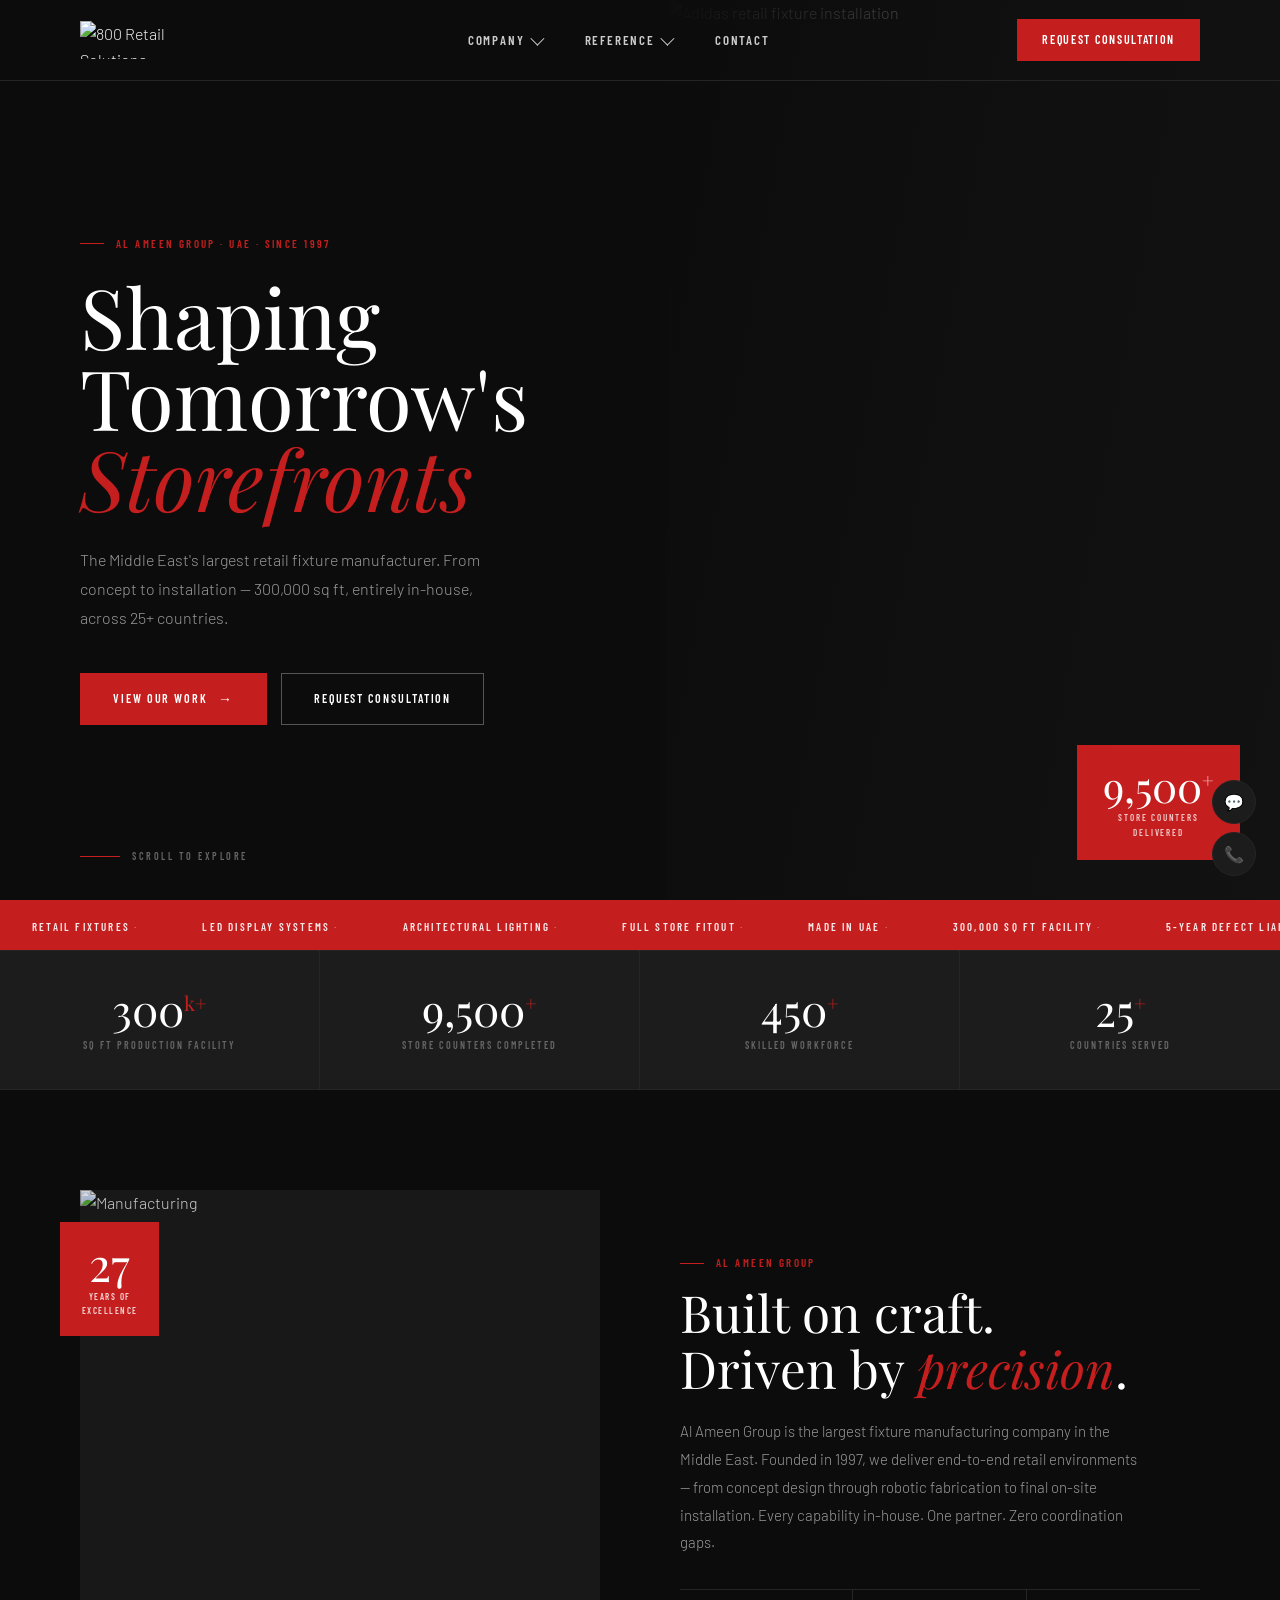
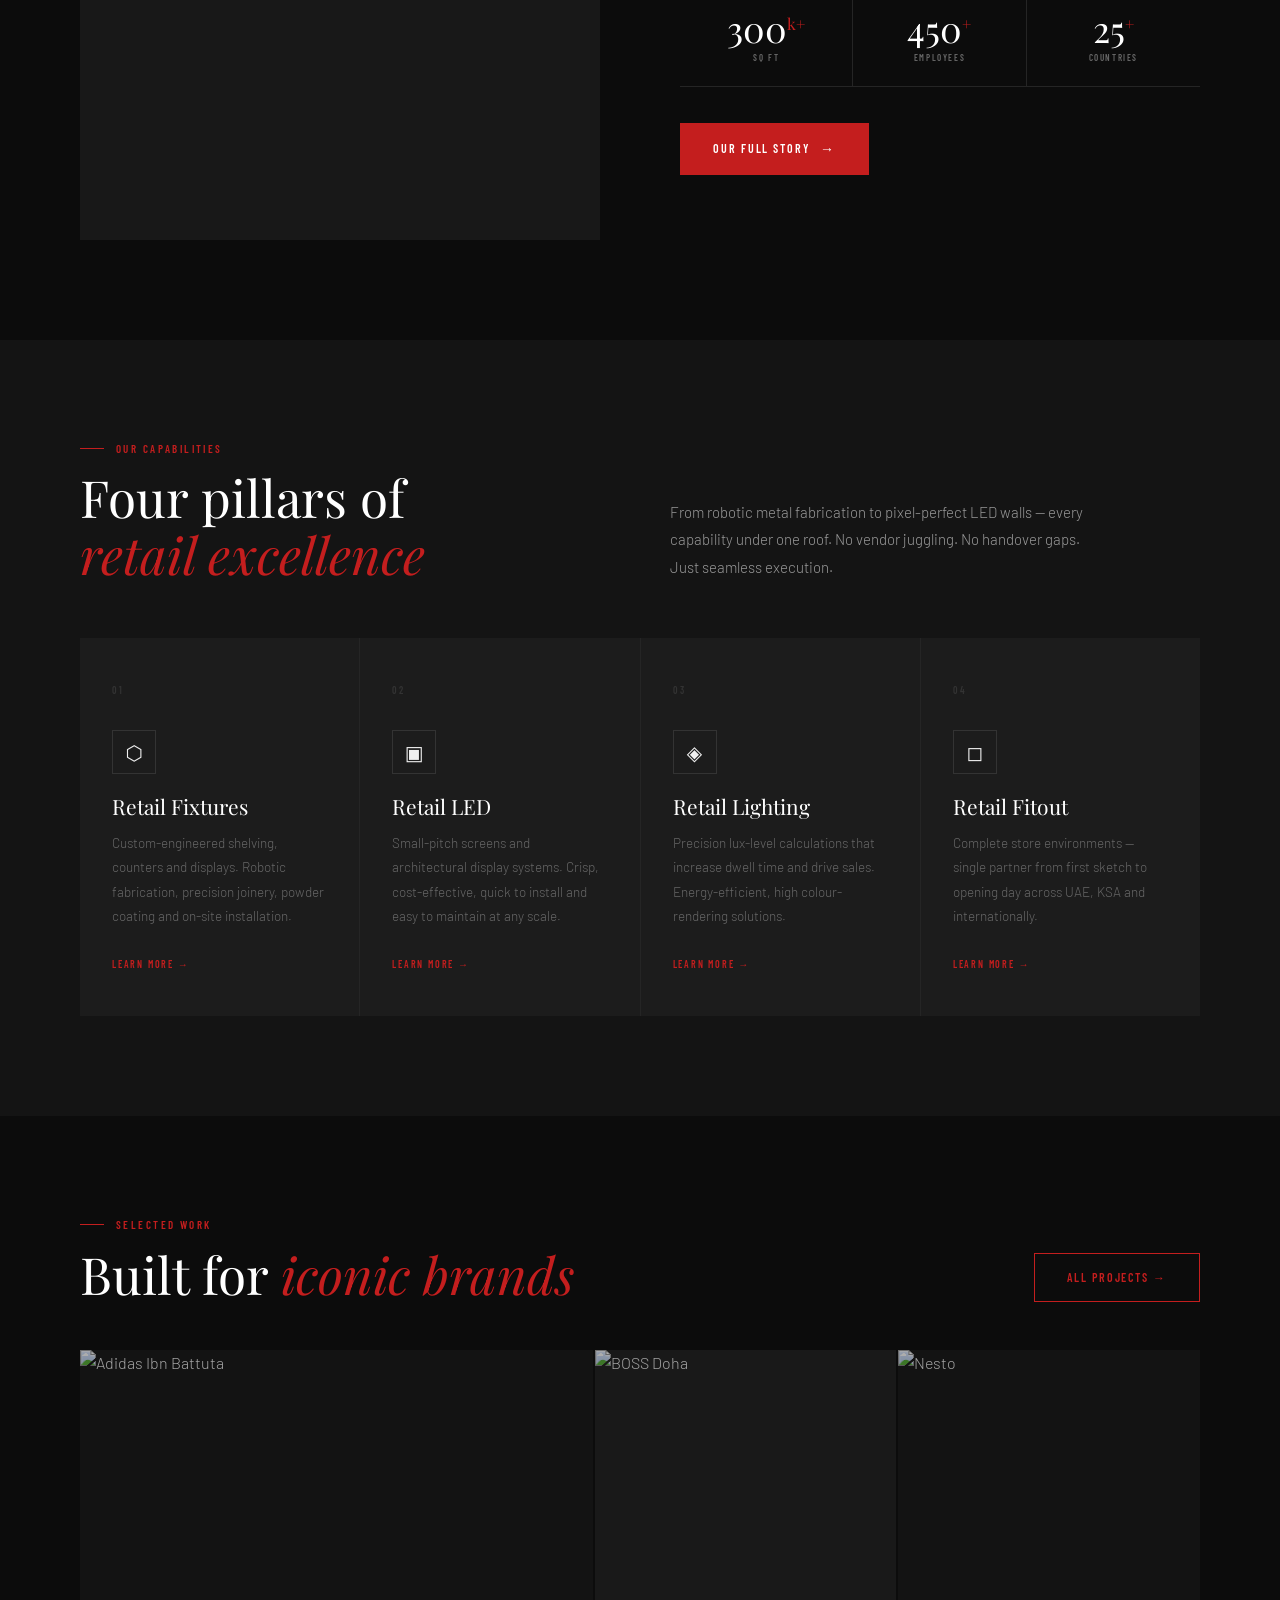
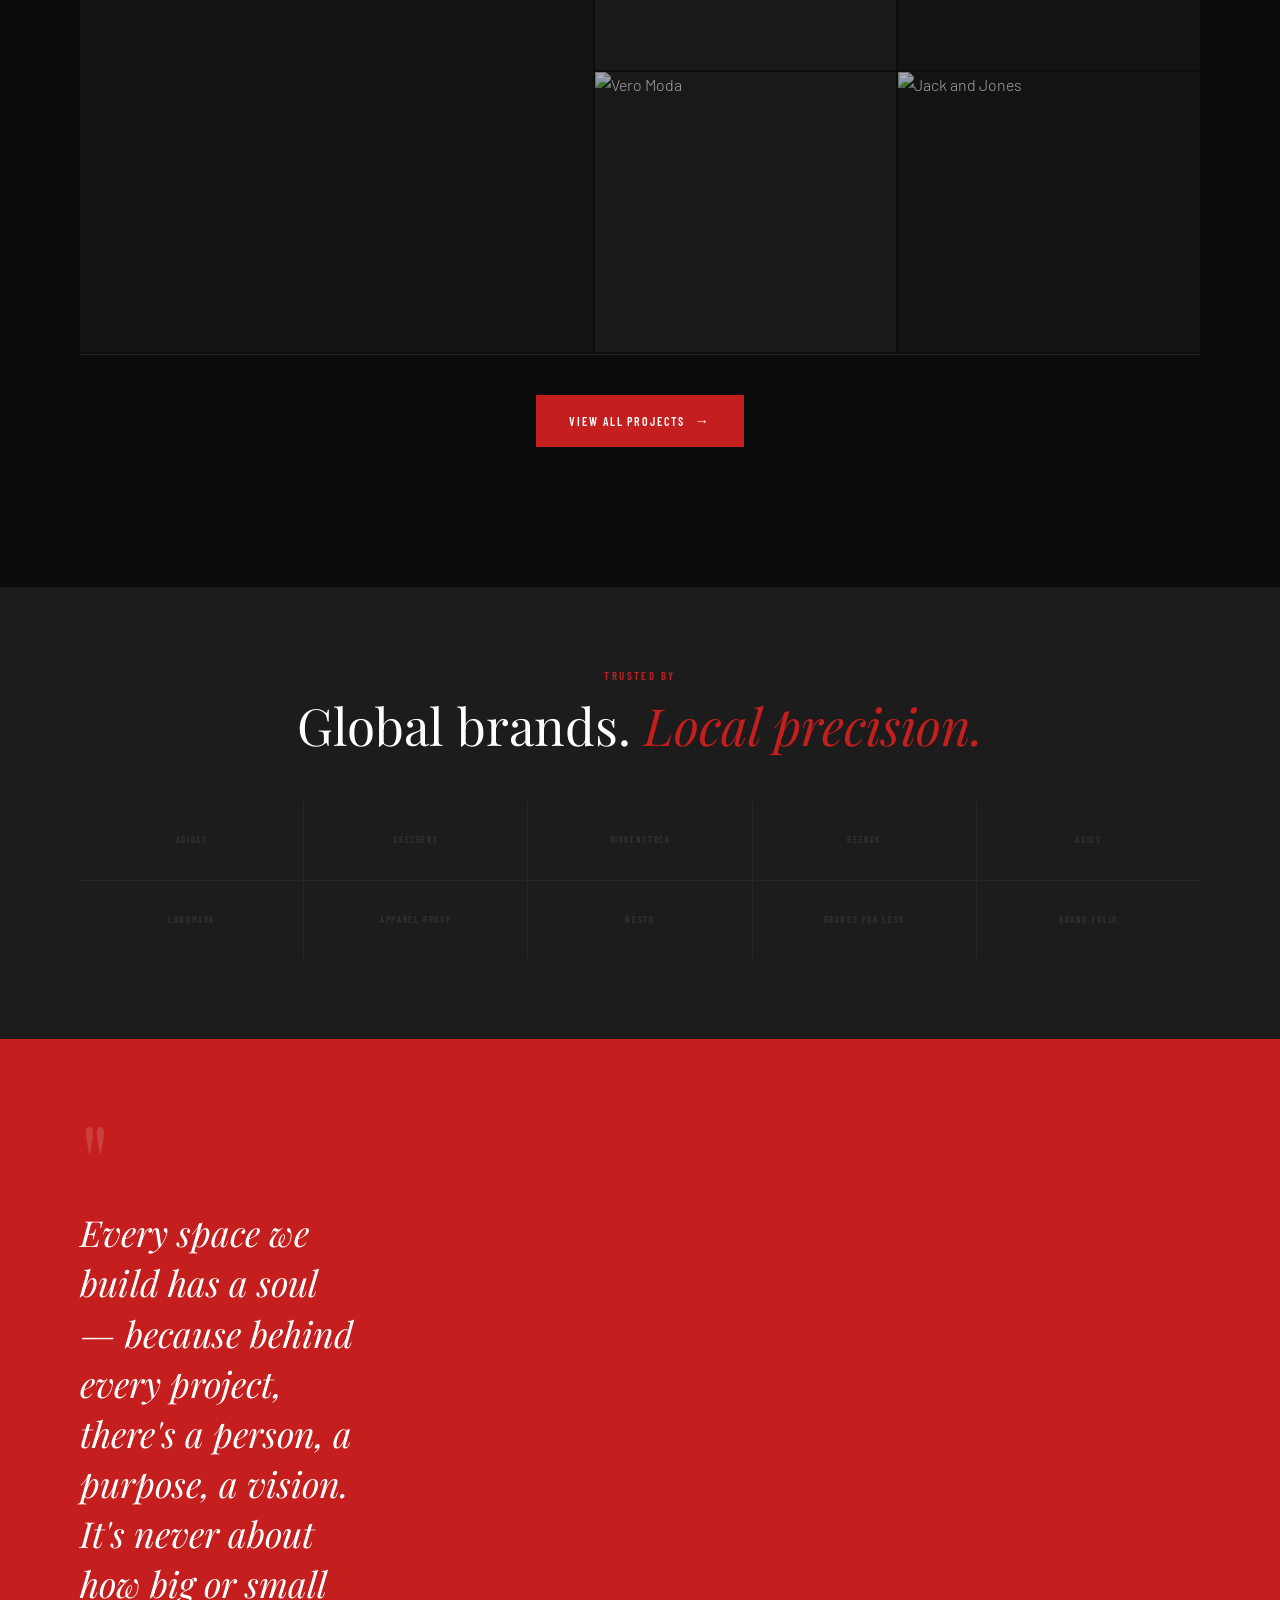
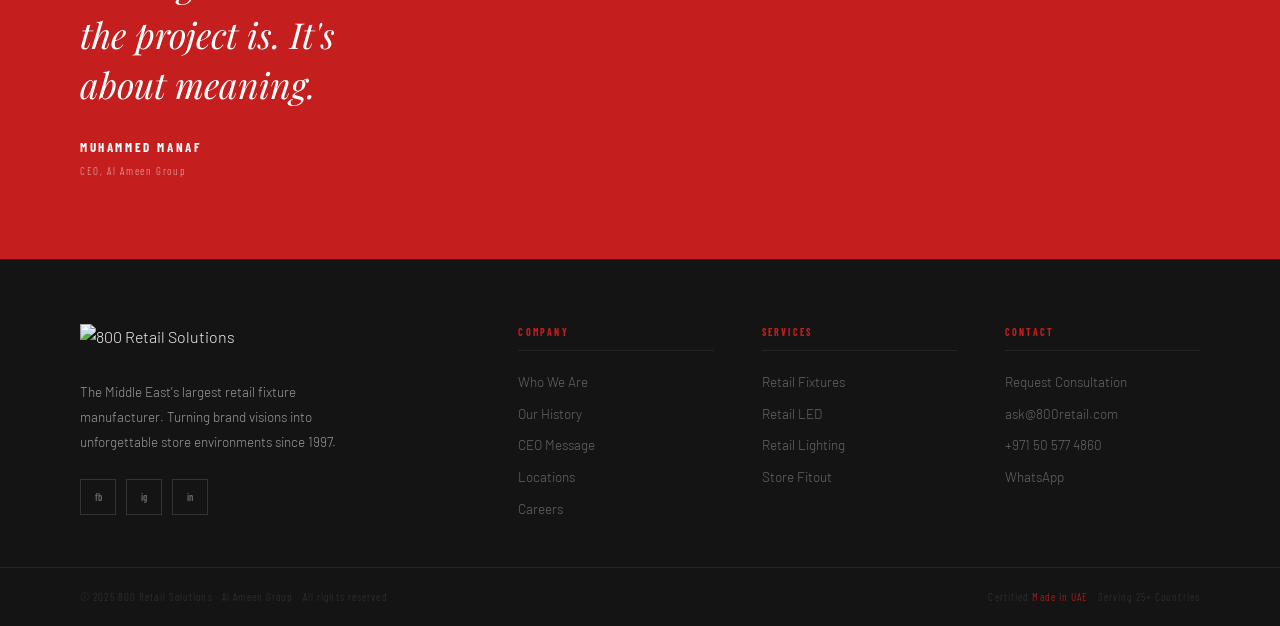
==== index.html @ e4c13437 "Initial commit" ====
<!DOCTYPE html>
<html lang="en">
<head>
<meta charset="UTF-8">
<meta name="viewport" content="width=device-width, initial-scale=1.0">
<title>800 Retail Solutions — Shaping Tomorrow's Storefronts</title>
<meta name="description" content="The Middle East's largest retail fixture manufacturer. Custom fixtures, LED systems, lighting and full store fitout across UAE, KSA and 25+ countries.">
<link rel="stylesheet" href="css/main.css">
<style>
/* ── Hero ── */
.hero {
  position: relative;
  min-height: 100vh;
  display: grid;
  grid-template-columns: 52% 48%;
  overflow: hidden;
}
.hero-left {
  display: flex;
  flex-direction: column;
  justify-content: center;
  padding: calc(var(--nav-h) + 60px) var(--pad) 80px;
  position: relative;
  z-index: 2;
}
.hero-eyebrow {
  font-family: var(--cond);
  font-size: 11px;
  font-weight: 600;
  letter-spacing: 0.22em;
  text-transform: uppercase;
  color: var(--red);
  display: flex;
  align-items: center;
  gap: 12px;
  margin-bottom: 24px;
  opacity: 0;
  animation: fadeUp 0.7s var(--ease) 0.3s forwards;
}
.hero-eyebrow::before { content: ''; width: 24px; height: 1px; background: var(--red); }
.hero-title {
  font-family: var(--serif);
  font-size: clamp(52px, 6.5vw, 96px);
  font-weight: 400;
  line-height: 0.97;
  color: var(--white);
  margin-bottom: 28px;
  opacity: 0;
  animation: fadeUp 0.8s var(--ease) 0.5s forwards;
}
.hero-title em { font-style: italic; color: var(--red); display: block; }
.hero-body {
  font-size: 16px;
  line-height: 1.8;
  color: var(--gray-lt);
  max-width: 420px;
  margin-bottom: 40px;
  opacity: 0;
  animation: fadeUp 0.8s var(--ease) 0.7s forwards;
}
.hero-actions {
  display: flex;
  gap: 14px;
  flex-wrap: wrap;
  opacity: 0;
  animation: fadeUp 0.8s var(--ease) 0.9s forwards;
}
.hero-right {
  position: relative;
  overflow: hidden;
}
.hero-right::before {
  content: '';
  position: absolute;
  inset: 0;
  background: linear-gradient(100deg, var(--black) 0%, rgba(12,12,12,0.4) 50%, transparent 100%);
  z-index: 1;
}
.hero-img {
  width: 100%;
  height: 100%;
  object-fit: cover;
  object-position: center;
  opacity: 0;
  animation: heroReveal 1.2s var(--ease) 0.2s forwards;
  filter: brightness(0.65);
}
.hero-tag {
  position: absolute;
  bottom: 40px;
  right: 40px;
  z-index: 2;
  background: var(--red);
  padding: 20px 26px;
  text-align: center;
  opacity: 0;
  animation: fadeUp 0.8s var(--ease) 1.2s forwards;
}
.hero-tag-num {
  font-family: var(--serif);
  font-size: 42px;
  font-weight: 400;
  color: var(--white);
  line-height: 1;
}
.hero-tag-lbl {
  font-family: var(--cond);
  font-size: 9px;
  font-weight: 600;
  letter-spacing: 0.2em;
  text-transform: uppercase;
  color: rgba(255,255,255,0.75);
  margin-top: 4px;
}
.hero-scroll {
  position: absolute;
  bottom: 36px;
  left: var(--pad);
  display: flex;
  align-items: center;
  gap: 12px;
  z-index: 3;
  opacity: 0;
  animation: fadeUp 0.8s var(--ease) 1.4s forwards;
}
.hero-scroll-line {
  width: 40px;
  height: 1px;
  background: var(--red);
  animation: lineSlide 2s var(--ease) 1.6s infinite alternate;
}
.hero-scroll-txt {
  font-family: var(--cond);
  font-size: 10px;
  font-weight: 600;
  letter-spacing: 0.25em;
  text-transform: uppercase;
  color: var(--gray);
}

/* ── About ── */
.about-section {
  display: grid;
  grid-template-columns: 1fr 1fr;
  max-width: var(--max);
  margin: 0 auto;
  padding: 100px var(--pad);
  gap: 80px;
  align-items: center;
}
.about-vis { position: relative; }
.about-main-img {
  width: 100%;
  aspect-ratio: 4/5;
  object-fit: cover;
  filter: brightness(0.85);
}
.about-accent-img {
  position: absolute;
  bottom: -32px;
  right: -32px;
  width: 48%;
  aspect-ratio: 1;
  object-fit: cover;
  border: 4px solid var(--black);
  filter: brightness(0.85);
}
.about-badge {
  position: absolute;
  top: 32px;
  left: -20px;
  background: var(--red);
  padding: 18px 22px;
  text-align: center;
}
.badge-n {
  font-family: var(--serif);
  font-size: 46px;
  font-weight: 400;
  color: var(--white);
  line-height: 1;
  display: block;
}
.badge-l {
  font-family: var(--cond);
  font-size: 9px;
  font-weight: 600;
  letter-spacing: 0.16em;
  text-transform: uppercase;
  color: rgba(255,255,255,0.8);
  margin-top: 4px;
  display: block;
}
.about-txt .h2 { margin-bottom: 22px; }
.about-txt .body { margin-bottom: 32px; max-width: 460px; }
.about-kpis {
  display: grid;
  grid-template-columns: repeat(3,1fr);
  gap: 0;
  border-top: 1px solid var(--dark3);
  border-bottom: 1px solid var(--dark3);
  margin-bottom: 36px;
}
.kpi {
  padding: 20px 0;
  border-right: 1px solid var(--dark3);
  text-align: center;
}
.kpi:last-child { border-right: none; }
.kpi-n {
  font-family: var(--serif);
  font-size: 36px;
  font-weight: 400;
  color: var(--white);
  line-height: 1;
}
.kpi-n sup { font-size: 16px; color: var(--red); }
.kpi-l {
  font-family: var(--cond);
  font-size: 9px;
  font-weight: 600;
  letter-spacing: 0.18em;
  text-transform: uppercase;
  color: var(--gray);
  margin-top: 5px;
}

/* ── Services ── */
.services-section { background: var(--dark); padding: 100px 0; }
.services-inner { max-width: var(--max); margin: 0 auto; padding: 0 var(--pad); }
.services-hd {
  display: grid;
  grid-template-columns: 1fr 1fr;
  gap: 60px;
  align-items: end;
  margin-bottom: 56px;
}
.services-hd .body { padding-top: 40px; max-width: 420px; }
.svc-grid { display: grid; grid-template-columns: repeat(4,1fr); gap: 1px; background: var(--dark3); }
.svc-card {
  background: var(--dark2);
  padding: 44px 32px;
  position: relative;
  overflow: hidden;
  transition: background 0.3s;
}
.svc-card::after {
  content: '';
  position: absolute;
  bottom: 0; left: 0;
  width: 100%; height: 3px;
  background: var(--red);
  transform: scaleX(0);
  transform-origin: left;
  transition: transform 0.4s var(--ease);
}
.svc-card:hover { background: var(--dark3); }
.svc-card:hover::after { transform: scaleX(1); }
.svc-num {
  font-family: var(--cond);
  font-size: 10px;
  font-weight: 600;
  letter-spacing: 0.2em;
  color: var(--dark4);
  margin-bottom: 32px;
}
.svc-icon {
  width: 44px; height: 44px;
  border: 1px solid var(--dark4);
  display: flex; align-items: center; justify-content: center;
  font-size: 20px;
  margin-bottom: 20px;
  transition: border-color 0.3s, background 0.3s;
}
.svc-card:hover .svc-icon { border-color: var(--red); background: rgba(196,30,30,0.1); }
.svc-title {
  font-family: var(--serif);
  font-size: 21px;
  font-weight: 400;
  color: var(--white);
  margin-bottom: 12px;
  line-height: 1.2;
}
.svc-desc { font-size: 13.5px; line-height: 1.8; color: var(--gray); margin-bottom: 28px; }
.svc-link {
  font-family: var(--cond);
  font-size: 10px;
  font-weight: 600;
  letter-spacing: 0.18em;
  text-transform: uppercase;
  color: var(--red);
  display: flex;
  align-items: center;
  gap: 8px;
  transition: gap 0.2s;
  background: none;
  border: none;
  padding: 0;
  text-decoration: none;
}
.svc-card:hover .svc-link { gap: 14px; }

/* ── Projects ── */
.projects-section { padding: 100px 0; }
.projects-inner { max-width: var(--max); margin: 0 auto; padding: 0 var(--pad); }
.projects-hd {
  display: flex;
  justify-content: space-between;
  align-items: flex-end;
  margin-bottom: 48px;
}
.proj-grid {
  display: grid;
  grid-template-columns: 1.7fr 1fr 1fr;
  grid-template-rows: 320px 280px;
  gap: 2px;
}
.proj-cell { position: relative; overflow: hidden; }
.proj-cell:first-child { grid-row: span 2; }
.proj-img {
  width: 100%; height: 100%;
  object-fit: cover;
  transition: transform 0.6s var(--ease), filter 0.4s;
  filter: brightness(0.68);
}
.proj-cell:hover .proj-img { transform: scale(1.05); filter: brightness(0.82); }
.proj-overlay {
  position: absolute; inset: 0;
  background: linear-gradient(to top, rgba(12,12,12,0.92) 0%, transparent 55%);
  opacity: 0;
  transition: opacity 0.35s;
}
.proj-cell:hover .proj-overlay { opacity: 1; }
.proj-info {
  position: absolute;
  bottom: 0; left: 0; right: 0;
  padding: 24px;
  opacity: 0;
  transform: translateY(8px);
  transition: opacity 0.35s, transform 0.35s;
}
.proj-cell:hover .proj-info { opacity: 1; transform: none; }
.proj-client {
  font-family: var(--cond);
  font-size: 10px;
  font-weight: 600;
  letter-spacing: 0.2em;
  text-transform: uppercase;
  color: var(--red);
  margin-bottom: 4px;
}
.proj-name {
  font-family: var(--serif);
  font-size: 18px;
  font-weight: 400;
  color: var(--white);
}
.proj-loc {
  font-family: var(--cond);
  font-size: 10px;
  letter-spacing: 0.12em;
  color: var(--silver);
  margin-top: 3px;
}
.proj-cta {
  border-top: 1px solid var(--dark3);
  margin-top: 2px;
  padding: 40px 0;
  text-align: center;
}

/* ── Clients ── */
.clients-section { background: var(--dark2); padding: 80px 0; }
.clients-inner { max-width: var(--max); margin: 0 auto; padding: 0 var(--pad); }
.clients-hd { text-align: center; margin-bottom: 48px; }
.clients-hd .s-label { justify-content: center; }
.clients-hd .s-label::before { display: none; }
.clients-hd .h2 { margin-top: 10px; }
.client-grid {
  display: grid;
  grid-template-columns: repeat(5,1fr);
  gap: 1px;
  background: var(--dark3);
}
.client-cell {
  background: var(--dark2);
  padding: 32px 20px;
  display: flex;
  flex-direction: column;
  align-items: center;
  justify-content: center;
  gap: 10px;
  transition: background 0.25s;
}
.client-cell:hover { background: var(--dark3); }
.client-cell img {
  max-height: 32px;
  max-width: 110px;
  object-fit: contain;
  filter: grayscale(100%) brightness(1.6);
  transition: filter 0.3s;
}
.client-cell:hover img { filter: grayscale(0%) brightness(1); }
.client-name {
  font-family: var(--cond);
  font-size: 9px;
  font-weight: 600;
  letter-spacing: 0.18em;
  text-transform: uppercase;
  color: var(--dark4);
  text-align: center;
}

/* ── CEO ── */
.ceo-section {
  background: var(--red);
  padding: 80px var(--pad);
  display: grid;
  grid-template-columns: 280px 1fr;
  gap: 72px;
  align-items: center;
  max-width: 100%;
}
.ceo-img {
  width: 280px;
  aspect-ratio: 3/4;
  object-fit: cover;
  object-position: top;
  filter: grayscale(20%);
}
.ceo-mark {
  font-family: var(--serif);
  font-size: 100px;
  color: rgba(255,255,255,0.15);
  line-height: 0.8;
  margin-bottom: 8px;
}
.ceo-quote {
  font-family: var(--serif);
  font-size: clamp(22px, 2.8vw, 36px);
  font-weight: 400;
  font-style: italic;
  color: var(--white);
  line-height: 1.4;
  margin-bottom: 28px;
}
.ceo-name {
  font-family: var(--cond);
  font-size: 13px;
  font-weight: 700;
  letter-spacing: 0.2em;
  text-transform: uppercase;
  color: var(--white);
}
.ceo-title {
  font-family: var(--cond);
  font-size: 11px;
  letter-spacing: 0.15em;
  color: rgba(255,255,255,0.6);
  margin-top: 4px;
}

/* responsive */
@media (max-width: 1100px) {
  .hero { grid-template-columns: 1fr; }
  .hero-right { display: none; }
  .hero-left { min-height: 100vh; }
  .about-section { grid-template-columns: 1fr; gap: 48px; padding: 72px var(--pad); }
  .about-accent-img { display: none; }
  .about-badge { left: 0; }
  .services-hd { grid-template-columns: 1fr; gap: 16px; }
  .svc-grid { grid-template-columns: repeat(2,1fr); }
  .proj-grid { grid-template-columns: 1fr 1fr; grid-template-rows: auto; }
  .proj-cell:first-child { grid-row: auto; }
  .client-grid { grid-template-columns: repeat(3,1fr); }
  .ceo-section { grid-template-columns: 1fr; gap: 36px; }
  .ceo-img { width: 180px; }
}
@media (max-width: 768px) {
  .svc-grid { grid-template-columns: 1fr; }
  .proj-grid { grid-template-columns: 1fr; }
  .client-grid { grid-template-columns: repeat(2,1fr); }
  .about-kpis { grid-template-columns: repeat(3,1fr); }
  .projects-hd { flex-direction: column; align-items: flex-start; gap: 16px; }
  .ceo-section { padding: 60px var(--pad); }
}
</style>
</head>
<body>

<!-- ── Navigation ── -->
<nav id="nav">
  <div class="nav-inner">
    <a href="index.html" class="nav-logo">
      <img class="logo-img" src="https://800retail.com/wp-content/uploads/2025/06/800-logo.svg" alt="800 Retail Solutions" width="140" height="38">
      <span class="logo-fallback"><span class="r">800</span> RETAIL</span>
    </a>

    <ul class="nav-menu">
      <li class="nav-item">
        <span data-toggle>Company <span class="nav-chevron"></span></span>
        <div class="nav-dropdown wide">
          <div class="dd-col">
            <div class="dd-heading">About</div>
            <a href="company.html" class="dd-link">Who We Are <span class="dd-arrow">→</span></a>
            <a href="company.html#history" class="dd-link">Our History <span class="dd-arrow">→</span></a>
            <a href="company.html#ceo" class="dd-link">CEO Message <span class="dd-arrow">→</span></a>
            <a href="company.html#certifications" class="dd-link">Certifications <span class="dd-arrow">→</span></a>
            <div class="dd-divider"></div>
            <a href="company.html#locations" class="dd-link">Our Locations <span class="dd-arrow">→</span></a>
            <a href="company.html#own-brand" class="dd-link">Own Brand <span class="dd-arrow">→</span></a>
          </div>
          <div class="dd-col">
            <div class="dd-heading">Services</div>
            <a href="services.html#fixtures" class="dd-link">Retail Fixtures <span class="dd-arrow">→</span></a>
            <a href="services.html#led" class="dd-link">Retail LED <span class="dd-arrow">→</span></a>
            <a href="services.html#lighting" class="dd-link">Retail Lighting <span class="dd-arrow">→</span></a>
            <a href="services.html#fitout" class="dd-link">Store Fitout <span class="dd-arrow">→</span></a>
            <div class="dd-divider"></div>
            <a href="careers.html" class="dd-link">Careers <span class="dd-arrow">→</span></a>
          </div>
        </div>
      </li>
      <li class="nav-item">
        <span data-toggle>Reference <span class="nav-chevron"></span></span>
        <div class="nav-dropdown">
          <div class="dd-col">
            <div class="dd-heading">Portfolio</div>
            <a href="projects.html" class="dd-link">All Projects <span class="dd-arrow">→</span></a>
            <a href="projects.html?cat=fixtures" class="dd-link">Fixture Projects <span class="dd-arrow">→</span></a>
            <a href="projects.html?cat=led" class="dd-link">LED Projects <span class="dd-arrow">→</span></a>
            <a href="projects.html?cat=fitout" class="dd-link">Fitout Projects <span class="dd-arrow">→</span></a>
            <div class="dd-divider"></div>
            <div class="dd-heading">By Industry</div>
            <a href="projects.html?ind=fashion" class="dd-link">Fashion & Apparel <span class="dd-arrow">→</span></a>
            <a href="projects.html?ind=sports" class="dd-link">Sports & Footwear <span class="dd-arrow">→</span></a>
            <a href="projects.html?ind=hypermarket" class="dd-link">Hypermarket <span class="dd-arrow">→</span></a>
          </div>
        </div>
      </li>
      <li class="nav-item">
        <a href="contact.html">Contact</a>
      </li>
    </ul>

    <div class="nav-right">
      <a href="contact.html" class="nav-cta">Request Consultation</a>
      <button class="nav-burger" id="burger" aria-label="Menu">
        <span></span><span></span><span></span>
      </button>
    </div>
  </div>
</nav>

<!-- Mobile Drawer -->
<div id="nav-drawer">
  <div class="drawer-inner">
    <div class="drawer-section">
      <div class="drawer-section-title">Company</div>
      <a href="company.html" class="drawer-link">Who We Are</a>
      <a href="company.html#history" class="drawer-link">Our History</a>
      <a href="company.html#ceo" class="drawer-link">CEO Message</a>
      <a href="company.html#locations" class="drawer-link">Locations</a>
      <a href="company.html#certifications" class="drawer-link">Certifications</a>
      <a href="company.html#own-brand" class="drawer-link">Own Brand</a>
    </div>
    <div class="drawer-section">
      <div class="drawer-section-title">Services</div>
      <a href="services.html#fixtures" class="drawer-link">Retail Fixtures</a>
      <a href="services.html#led" class="drawer-link">Retail LED</a>
      <a href="services.html#lighting" class="drawer-link">Retail Lighting</a>
      <a href="services.html#fitout" class="drawer-link">Store Fitout</a>
    </div>
    <div class="drawer-section">
      <div class="drawer-section-title">Reference</div>
      <a href="projects.html" class="drawer-link">All Projects</a>
      <a href="projects.html?cat=fixtures" class="drawer-link">Fixture Projects</a>
      <a href="projects.html?cat=led" class="drawer-link">LED & Lighting</a>
      <a href="projects.html?cat=fitout" class="drawer-link">Fitout Projects</a>
    </div>
    <div class="drawer-section">
      <div class="drawer-section-title">More</div>
      <a href="careers.html" class="drawer-link">Careers</a>
    </div>
    <a href="contact.html" class="drawer-cta">Request Consultation →</a>
  </div>
</div>

<!-- ── Hero ── -->
<section class="hero">
  <div class="hero-left">
    <div class="hero-eyebrow">Al Ameen Group · UAE · Since 1997</div>
    <h1 class="hero-title">
      Shaping<br>Tomorrow's<br><em>Storefronts</em>
    </h1>
    <p class="hero-body">The Middle East's largest retail fixture manufacturer. From concept to installation — 300,000 sq ft, entirely in-house, across 25+ countries.</p>
    <div class="hero-actions">
      <a href="projects.html" class="btn btn-red btn-arrow">View Our Work</a>
      <a href="contact.html" class="btn btn-outline">Request Consultation</a>
    </div>
  </div>
  <div class="hero-right">
    <img class="hero-img"
      src="https://800retail.com/wp-content/uploads/2025/06/FIXT_0008_ADIDAS-PULSE-KALBA-IMAGES-0007.jpg"
      alt="Adidas retail fixture installation"
      onerror="this.style.background='#1C1C1C'">
    <div class="hero-tag">
      <div class="hero-tag-num">9,500<sup style="font-size:20px;color:rgba(255,255,255,.7)">+</sup></div>
      <div class="hero-tag-lbl">Store Counters<br>Delivered</div>
    </div>
  </div>
  <div class="hero-scroll">
    <div class="hero-scroll-line"></div>
    <span class="hero-scroll-txt">Scroll to explore</span>
  </div>
</section>

<!-- ── Ticker ── -->
<div class="ticker">
  <div class="ticker-inner">
    <span class="ticker-item">Retail Fixtures <span class="ticker-sep">·</span></span>
    <span class="ticker-item">LED Display Systems <span class="ticker-sep">·</span></span>
    <span class="ticker-item">Architectural Lighting <span class="ticker-sep">·</span></span>
    <span class="ticker-item">Full Store Fitout <span class="ticker-sep">·</span></span>
    <span class="ticker-item">Made in UAE <span class="ticker-sep">·</span></span>
    <span class="ticker-item">300,000 sq ft Facility <span class="ticker-sep">·</span></span>
    <span class="ticker-item">5-Year Defect Liability <span class="ticker-sep">·</span></span>
    <span class="ticker-item">Robotic Fabrication <span class="ticker-sep">·</span></span>
    <span class="ticker-item">Retail Fixtures <span class="ticker-sep">·</span></span>
    <span class="ticker-item">LED Display Systems <span class="ticker-sep">·</span></span>
    <span class="ticker-item">Architectural Lighting <span class="ticker-sep">·</span></span>
    <span class="ticker-item">Full Store Fitout <span class="ticker-sep">·</span></span>
    <span class="ticker-item">Made in UAE <span class="ticker-sep">·</span></span>
    <span class="ticker-item">300,000 sq ft Facility <span class="ticker-sep">·</span></span>
    <span class="ticker-item">5-Year Defect Liability <span class="ticker-sep">·</span></span>
    <span class="ticker-item">Robotic Fabrication <span class="ticker-sep">·</span></span>
  </div>
</div>

<!-- ── Stats ── -->
<div class="stats-strip">
  <div class="stat-item rv">
    <div class="stat-num">300<sup>k+</sup></div>
    <div class="stat-lbl">Sq ft Production Facility</div>
  </div>
  <div class="stat-item rv d1">
    <div class="stat-num">9,500<sup>+</sup></div>
    <div class="stat-lbl">Store Counters Completed</div>
  </div>
  <div class="stat-item rv d2">
    <div class="stat-num">450<sup>+</sup></div>
    <div class="stat-lbl">Skilled Workforce</div>
  </div>
  <div class="stat-item rv d3">
    <div class="stat-num">25<sup>+</sup></div>
    <div class="stat-lbl">Countries Served</div>
  </div>
</div>

<!-- ── About ── -->
<section>
  <div class="about-section">
    <div class="about-vis rv">
      <img class="about-main-img"
        src="https://800retail.com/wp-content/uploads/2025/06/FIXT_0009_Adidas-Fifa-World-Cup-2022-Kiosks-Project-QATAR-KSA-UA-13.jpg"
        alt="Manufacturing" onerror="this.style.background='#1C1C1C';this.style.aspectRatio='4/5'">
      <img class="about-accent-img"
        src="https://800retail.com/wp-content/uploads/2025/06/Departmental-Structure_0001_Metal-Fabrication-Department.jpg"
        alt="Fabrication" onerror="this.style.display='none'">
      <div class="about-badge">
        <span class="badge-n">27</span>
        <span class="badge-l">Years of<br>Excellence</span>
      </div>
    </div>
    <div class="about-txt">
      <div class="s-label rv">Al Ameen Group</div>
      <h2 class="h2 rv d1">Built on craft.<br>Driven by <em>precision</em>.</h2>
      <p class="body rv d2">Al Ameen Group is the largest fixture manufacturing company in the Middle East. Founded in 1997, we deliver end-to-end retail environments — from concept design through robotic fabrication to final on-site installation. Every capability in-house. One partner. Zero coordination gaps.</p>
      <div class="about-kpis rv d3">
        <div class="kpi"><div class="kpi-n">300<sup>k+</sup></div><div class="kpi-l">Sq ft</div></div>
        <div class="kpi"><div class="kpi-n">450<sup>+</sup></div><div class="kpi-l">Employees</div></div>
        <div class="kpi"><div class="kpi-n">25<sup>+</sup></div><div class="kpi-l">Countries</div></div>
      </div>
      <a href="company.html" class="btn btn-red btn-arrow rv d4">Our Full Story</a>
    </div>
  </div>
</section>

<!-- ── Services ── -->
<section class="services-section">
  <div class="services-inner">
    <div class="services-hd">
      <div>
        <div class="s-label rv">Our Capabilities</div>
        <h2 class="h2 rv d1">Four pillars of<br><em>retail excellence</em></h2>
      </div>
      <p class="body rv d2">From robotic metal fabrication to pixel-perfect LED walls — every capability under one roof. No vendor juggling. No handover gaps. Just seamless execution.</p>
    </div>
    <div class="svc-grid">
      <div class="svc-card rv">
        <div class="svc-num">01</div>
        <div class="svc-icon">⬡</div>
        <div class="svc-title">Retail Fixtures</div>
        <p class="svc-desc">Custom-engineered shelving, counters and displays. Robotic fabrication, precision joinery, powder coating and on-site installation.</p>
        <a href="services.html#fixtures" class="svc-link">Learn More →</a>
      </div>
      <div class="svc-card rv d1">
        <div class="svc-num">02</div>
        <div class="svc-icon">▣</div>
        <div class="svc-title">Retail LED</div>
        <p class="svc-desc">Small-pitch screens and architectural display systems. Crisp, cost-effective, quick to install and easy to maintain at any scale.</p>
        <a href="services.html#led" class="svc-link">Learn More →</a>
      </div>
      <div class="svc-card rv d2">
        <div class="svc-num">03</div>
        <div class="svc-icon">◈</div>
        <div class="svc-title">Retail Lighting</div>
        <p class="svc-desc">Precision lux-level calculations that increase dwell time and drive sales. Energy-efficient, high colour-rendering solutions.</p>
        <a href="services.html#lighting" class="svc-link">Learn More →</a>
      </div>
      <div class="svc-card rv d3">
        <div class="svc-num">04</div>
        <div class="svc-icon">◻</div>
        <div class="svc-title">Retail Fitout</div>
        <p class="svc-desc">Complete store environments — single partner from first sketch to opening day across UAE, KSA and internationally.</p>
        <a href="services.html#fitout" class="svc-link">Learn More →</a>
      </div>
    </div>
  </div>
</section>

<!-- ── Projects ── -->
<section class="projects-section">
  <div class="projects-inner">
    <div class="projects-hd">
      <div>
        <div class="s-label rv">Selected Work</div>
        <h2 class="h2 rv d1">Built for <em>iconic brands</em></h2>
      </div>
      <a href="projects.html" class="btn btn-outline-red rv d2">All Projects →</a>
    </div>
    <div class="proj-grid">
      <div class="proj-cell">
        <img class="proj-img" src="https://800retail.com/wp-content/uploads/2025/06/FIXT_0000_WhatsApp-Image-2023-12-04-at-4.07.06-PM-2.jpg" alt="Adidas Ibn Battuta" onerror="this.style.background='#1C1C1C'">
        <div class="proj-overlay"></div>
        <div class="proj-info">
          <div class="proj-client">Adidas</div>
          <div class="proj-name">Ibn Battuta Mall</div>
          <div class="proj-loc">Dubai, UAE</div>
        </div>
      </div>
      <div class="proj-cell">
        <img class="proj-img" src="https://800retail.com/wp-content/uploads/2025/06/FIXT_0004_WhatsApp-Image-2023-09-18-at-12.07.04-AM.jpg" alt="BOSS Doha" onerror="this.style.background='#252525'">
        <div class="proj-overlay"></div>
        <div class="proj-info">
          <div class="proj-client">BOSS</div>
          <div class="proj-name">Doha Festival City</div>
          <div class="proj-loc">Qatar</div>
        </div>
      </div>
      <div class="proj-cell">
        <img class="proj-img" src="https://800retail.com/wp-content/uploads/2025/06/FIXT_0010_WhatsApp-Image-2025-07-09-at-5.46.25-PM.jpg" alt="Nesto" onerror="this.style.background='#1C1C1C'">
        <div class="proj-overlay"></div>
        <div class="proj-info">
          <div class="proj-client">Nesto</div>
          <div class="proj-name">Mia Mall</div>
          <div class="proj-loc">UAE</div>
        </div>
      </div>
      <div class="proj-cell">
        <img class="proj-img" src="https://800retail.com/wp-content/uploads/2025/11/Vero-Moda-Burjman-Dubai-001.jpg" alt="Vero Moda" onerror="this.style.background='#252525'">
        <div class="proj-overlay"></div>
        <div class="proj-info">
          <div class="proj-client">Vero Moda</div>
          <div class="proj-name">BurJuman Centre</div>
          <div class="proj-loc">Dubai, UAE · LED</div>
        </div>
      </div>
      <div class="proj-cell">
        <img class="proj-img" src="https://800retail.com/wp-content/uploads/2025/09/JACK-AND-JONES.png" alt="Jack and Jones" onerror="this.style.background='#1C1C1C'">
        <div class="proj-overlay"></div>
        <div class="proj-info">
          <div class="proj-client">Jack &amp; Jones</div>
          <div class="proj-name">UAE Multi-Location</div>
          <div class="proj-loc">UAE</div>
        </div>
      </div>
    </div>
    <div class="proj-cta">
      <a href="projects.html" class="btn btn-red btn-arrow">View All Projects</a>
    </div>
  </div>
</section>

<!-- ── Clients ── -->
<section class="clients-section">
  <div class="clients-inner">
    <div class="clients-hd">
      <div class="s-label">Trusted By</div>
      <h2 class="h2">Global brands. <em>Local precision.</em></h2>
    </div>
    <div class="client-grid rv">
      <div class="client-cell">
        <img src="https://800retail.com/wp-content/uploads/2025/07/HM-LOGOS-001-scaled.png" alt="Adidas" onerror="this.style.display='none'">
        <div class="client-name">Adidas</div>
      </div>
      <div class="client-cell">
        <img src="https://800retail.com/wp-content/uploads/2025/07/HM-LOGOS-010-scaled.png" alt="Skechers" onerror="this.style.display='none'">
        <div class="client-name">Skechers</div>
      </div>
      <div class="client-cell">
        <img src="https://800retail.com/wp-content/uploads/2025/07/HM-LOGOS-002-scaled.png" alt="Birkenstock" onerror="this.style.display='none'">
        <div class="client-name">Birkenstock</div>
      </div>
      <div class="client-cell">
        <img src="https://800retail.com/wp-content/uploads/2025/07/HM-LOGOS-004-scaled.png" alt="Reebok" onerror="this.style.display='none'">
        <div class="client-name">Reebok</div>
      </div>
      <div class="client-cell">
        <img src="https://800retail.com/wp-content/uploads/2025/07/HM-LOGOS-003-scaled.png" alt="Asics" onerror="this.style.display='none'">
        <div class="client-name">Asics</div>
      </div>
      <div class="client-cell">
        <img src="https://800retail.com/wp-content/uploads/2025/07/HM-LOGOS-007-scaled.png" alt="Landmark" onerror="this.style.display='none'">
        <div class="client-name">Landmark</div>
      </div>
      <div class="client-cell">
        <img src="https://800retail.com/wp-content/uploads/2025/07/HM-LOGOS-006-scaled.png" alt="Apparel Group" onerror="this.style.display='none'">
        <div class="client-name">Apparel Group</div>
      </div>
      <div class="client-cell">
        <img src="https://800retail.com/wp-content/uploads/2025/07/HM-LOGOS-005-scaled.png" alt="Nesto" onerror="this.style.display='none'">
        <div class="client-name">Nesto</div>
      </div>
      <div class="client-cell">
        <img src="https://800retail.com/wp-content/uploads/2025/07/HM-LOGOS-008-scaled.png" alt="Brands For Less" onerror="this.style.display='none'">
        <div class="client-name">Brands For Less</div>
      </div>
      <div class="client-cell">
        <img src="https://800retail.com/wp-content/uploads/2025/07/HM-LOGOS-009-scaled.png" alt="Brand Folio" onerror="this.style.display='none'">
        <div class="client-name">Brand Folio</div>
      </div>
    </div>
  </div>
</section>

<!-- ── CEO Quote ── -->
<section class="ceo-section">
  <img class="ceo-img rv"
    src="https://800retail.com/wp-content/uploads/2025/07/CEO-02-1.jpg"
    alt="Muhammed Manaf, CEO"
    onerror="this.style.display='none'">
  <div class="rv d1">
    <div class="ceo-mark">"</div>
    <blockquote class="ceo-quote">Every space we build has a soul — because behind every project, there's a person, a purpose, a vision. It's never about how big or small the project is. It's about meaning.</blockquote>
    <div class="ceo-name">Muhammed Manaf</div>
    <div class="ceo-title">CEO, Al Ameen Group</div>
  </div>
</section>

<!-- ── Footer ── -->
<footer>
  <div class="footer-main">
    <div class="footer-brand">
      <div class="f-logo">
        <img class="logo-img" src="https://800retail.com/wp-content/uploads/2025/06/800-logo.svg" alt="800 Retail Solutions">
        <span class="logo-fallback"><span class="r">800</span> RETAIL</span>
      </div>
      <p class="body">The Middle East's largest retail fixture manufacturer. Turning brand visions into unforgettable store environments since 1997.</p>
      <div class="f-socials">
        <a href="https://www.facebook.com/800SIGN" target="_blank" rel="noopener" class="f-soc">fb</a>
        <a href="https://www.instagram.com/retailfixtures" target="_blank" rel="noopener" class="f-soc">ig</a>
        <a href="https://www.linkedin.com/company/alameengroup/" target="_blank" rel="noopener" class="f-soc">in</a>
      </div>
    </div>
    <div class="footer-col">
      <h5>Company</h5>
      <ul>
        <li><a href="company.html">Who We Are</a></li>
        <li><a href="company.html#history">Our History</a></li>
        <li><a href="company.html#ceo">CEO Message</a></li>
        <li><a href="company.html#locations">Locations</a></li>
        <li><a href="careers.html">Careers</a></li>
      </ul>
    </div>
    <div class="footer-col">
      <h5>Services</h5>
      <ul>
        <li><a href="services.html#fixtures">Retail Fixtures</a></li>
        <li><a href="services.html#led">Retail LED</a></li>
        <li><a href="services.html#lighting">Retail Lighting</a></li>
        <li><a href="services.html#fitout">Store Fitout</a></li>
      </ul>
    </div>
    <div class="footer-col">
      <h5>Contact</h5>
      <ul>
        <li><a href="contact.html">Request Consultation</a></li>
        <li><a href="mailto:ask@800retail.com">ask@800retail.com</a></li>
        <li><a href="tel:+971505774860">+971 50 577 4860</a></li>
        <li><a href="https://wa.me/971505774860" target="_blank" rel="noopener">WhatsApp</a></li>
      </ul>
    </div>
  </div>
  <div class="footer-bottom">
    <p class="footer-copy">© 2025 800 Retail Solutions · Al Ameen Group · All rights reserved</p>
    <p class="footer-mark">Certified <span>Made in UAE</span> · Serving 25+ Countries</p>
  </div>
</footer>

<!-- Floating contact -->
<div class="contact-bar">
  <a href="https://wa.me/971505774860" target="_blank" rel="noopener" title="WhatsApp">💬</a>
  <a href="tel:+971505774860" title="Call us">📞</a>
</div>

<script src="js/main.js"></script>
</body>
</html>
---- css/main.css ----
/* ═══════════════════════════════════════════
   800 RETAIL SOLUTIONS — DESIGN SYSTEM
   Brand: Red #C41E1E · Black #0C0C0C · White #FFFFFF
═══════════════════════════════════════════ */
@import url('https://fonts.googleapis.com/css2?family=Playfair+Display:ital,wght@0,400;0,500;0,700;1,400;1,500&family=Barlow:wght@300;400;500;600&family=Barlow+Condensed:wght@400;500;600;700&display=swap');

:root {
  /* Brand palette */
  --red:        #C41E1E;
  --red-dark:   #9A1515;
  --red-light:  #E02424;
  --black:      #0C0C0C;
  --dark:       #141414;
  --dark2:      #1C1C1C;
  --dark3:      #252525;
  --dark4:      #333333;
  --gray:       #666666;
  --gray-lt:    #999999;
  --silver:     #CCCCCC;
  --off-white:  #F0F0F0;
  --white:      #FFFFFF;

  /* Typography */
  --serif:      'Playfair Display', Georgia, serif;
  --sans:       'Barlow', system-ui, sans-serif;
  --cond:       'Barlow Condensed', sans-serif;

  /* Layout */
  --nav-h:      80px;
  --max:        1400px;
  --pad:        80px;
  --pad-sm:     40px;
  --ease:       cubic-bezier(0.25, 0.46, 0.45, 0.94);
}

/* ── Reset ── */
*, *::before, *::after { box-sizing: border-box; margin: 0; padding: 0; }
html { scroll-behavior: smooth; font-size: 16px; }
body {
  background: var(--black);
  color: var(--off-white);
  font-family: var(--sans);
  font-weight: 300;
  line-height: 1.6;
  overflow-x: hidden;
  -webkit-font-smoothing: antialiased;
}
img { display: block; max-width: 100%; }
a { color: inherit; text-decoration: none; }
button { font-family: inherit; cursor: pointer; }
ul { list-style: none; }

/* ═══════════════════════════════════════════
   NAVIGATION — Professional dropdown
═══════════════════════════════════════════ */
#nav {
  position: fixed;
  top: 0; left: 0; right: 0;
  height: var(--nav-h);
  z-index: 1000;
  transition: background 0.4s, box-shadow 0.4s, height 0.3s;
  background: transparent;
}
#nav.solid {
  background: var(--black);
  box-shadow: 0 1px 0 rgba(255,255,255,0.06);
  height: 68px;
}

.nav-inner {
  max-width: var(--max);
  margin: 0 auto;
  height: 100%;
  padding: 0 var(--pad);
  display: flex;
  align-items: center;
  justify-content: space-between;
  gap: 32px;
}

/* Logo */
.nav-logo { display: flex; align-items: center; flex-shrink: 0; }
.nav-logo img {
  height: 38px;
  width: auto;
  display: block;
  /* The SVG is already the correct logo — no filter, show as-is */
}
/* Fallback text logo if img fails */
.logo-fallback {
  font-family: var(--cond);
  font-size: 24px;
  font-weight: 700;
  letter-spacing: 0.05em;
  color: var(--white);
  display: none;
}
.logo-fallback .r { color: var(--red); }
.nav-logo img.failed + .logo-fallback { display: block; }

/* Primary nav */
.nav-menu {
  display: flex;
  align-items: center;
  gap: 0;
  height: 100%;
}

.nav-item {
  position: relative;
  height: 100%;
  display: flex;
  align-items: center;
}

.nav-item > a,
.nav-item > span {
  display: flex;
  align-items: center;
  gap: 6px;
  height: 100%;
  padding: 0 22px;
  font-family: var(--cond);
  font-size: 13px;
  font-weight: 600;
  letter-spacing: 0.14em;
  text-transform: uppercase;
  color: var(--silver);
  transition: color 0.2s;
  cursor: pointer;
  white-space: nowrap;
  user-select: none;
}
.nav-item > a:hover,
.nav-item > span:hover,
.nav-item.open > a,
.nav-item.open > span,
.nav-item > a.active {
  color: var(--white);
}

/* Chevron */
.nav-chevron {
  width: 10px; height: 10px;
  border-right: 1.5px solid currentColor;
  border-bottom: 1.5px solid currentColor;
  transform: rotate(45deg) translateY(-2px);
  transition: transform 0.25s;
  flex-shrink: 0;
}
.nav-item.open .nav-chevron { transform: rotate(-135deg) translateY(-2px); }

/* Red underline on active/hover */
.nav-item > a::after,
.nav-item > span::after {
  content: '';
  position: absolute;
  bottom: 0; left: 22px; right: 22px;
  height: 2px;
  background: var(--red);
  transform: scaleX(0);
  transform-origin: left;
  transition: transform 0.3s var(--ease);
}
.nav-item > a:hover::after,
.nav-item > span:hover::after,
.nav-item.open > a::after,
.nav-item.open > span::after,
.nav-item > a.active::after { transform: scaleX(1); }

/* Mega dropdown */
.nav-dropdown {
  position: absolute;
  top: 100%;
  left: 0;
  min-width: 220px;
  background: var(--dark);
  border-top: 2px solid var(--red);
  border-bottom: 1px solid var(--dark3);
  box-shadow: 0 16px 48px rgba(0,0,0,0.5);
  opacity: 0;
  visibility: hidden;
  transform: translateY(8px);
  transition: opacity 0.25s, transform 0.25s, visibility 0.25s;
  pointer-events: none;
}
.nav-item.open .nav-dropdown {
  opacity: 1;
  visibility: visible;
  transform: translateY(0);
  pointer-events: auto;
}

/* Wide dropdown for COMPANY (has sub-columns) */
.nav-dropdown.wide {
  min-width: 480px;
  display: grid;
  grid-template-columns: 1fr 1fr;
  gap: 0;
}

.dd-col { padding: 8px 0; }
.dd-col + .dd-col { border-left: 1px solid var(--dark3); }

.dd-heading {
  font-family: var(--cond);
  font-size: 10px;
  font-weight: 700;
  letter-spacing: 0.2em;
  text-transform: uppercase;
  color: var(--red);
  padding: 14px 24px 8px;
}

.dd-link {
  display: flex;
  align-items: center;
  gap: 10px;
  padding: 10px 24px;
  font-family: var(--sans);
  font-size: 13.5px;
  font-weight: 400;
  color: var(--silver);
  transition: background 0.15s, color 0.15s, padding-left 0.2s;
  white-space: nowrap;
}
.dd-link:hover {
  background: rgba(196,30,30,0.08);
  color: var(--white);
  padding-left: 30px;
}
.dd-link .dd-arrow {
  margin-left: auto;
  font-size: 12px;
  color: var(--red);
  opacity: 0;
  transition: opacity 0.15s, transform 0.15s;
}
.dd-link:hover .dd-arrow { opacity: 1; transform: translateX(3px); }

.dd-divider { height: 1px; background: var(--dark3); margin: 4px 0; }

/* Nav right side */
.nav-right {
  display: flex;
  align-items: center;
  gap: 16px;
  flex-shrink: 0;
}

.nav-cta {
  font-family: var(--cond);
  font-size: 12px;
  font-weight: 600;
  letter-spacing: 0.14em;
  text-transform: uppercase;
  color: var(--white);
  background: var(--red);
  padding: 10px 24px;
  border: 1px solid var(--red);
  transition: background 0.2s, color 0.2s;
  white-space: nowrap;
}
.nav-cta:hover { background: var(--red-dark); border-color: var(--red-dark); }

/* Mobile hamburger */
.nav-burger {
  display: none;
  flex-direction: column;
  justify-content: center;
  gap: 5px;
  width: 36px; height: 36px;
  background: none;
  border: none;
  padding: 4px;
}
.nav-burger span {
  display: block;
  height: 1.5px;
  background: var(--white);
  transition: transform 0.3s, opacity 0.3s, width 0.3s;
}
.nav-burger span:nth-child(1) { width: 28px; }
.nav-burger span:nth-child(2) { width: 22px; }
.nav-burger span:nth-child(3) { width: 28px; }
.nav-burger.open span:nth-child(1) { transform: translateY(6.5px) rotate(45deg); width: 28px; }
.nav-burger.open span:nth-child(2) { opacity: 0; }
.nav-burger.open span:nth-child(3) { transform: translateY(-6.5px) rotate(-45deg); width: 28px; }

/* Mobile nav drawer */
#nav-drawer {
  position: fixed;
  top: var(--nav-h); left: 0; right: 0;
  background: var(--dark);
  border-top: 1px solid var(--dark3);
  z-index: 999;
  max-height: 0;
  overflow: hidden;
  transition: max-height 0.4s var(--ease);
}
#nav-drawer.open { max-height: 100vh; overflow-y: auto; }

.drawer-inner { padding: 24px var(--pad-sm) 40px; }
.drawer-section { margin-bottom: 28px; }
.drawer-section-title {
  font-family: var(--cond);
  font-size: 10px;
  font-weight: 700;
  letter-spacing: 0.2em;
  text-transform: uppercase;
  color: var(--red);
  margin-bottom: 12px;
  padding-bottom: 8px;
  border-bottom: 1px solid var(--dark3);
}
.drawer-link {
  display: block;
  padding: 9px 0;
  font-size: 15px;
  font-weight: 400;
  color: var(--silver);
  border-bottom: 1px solid rgba(255,255,255,0.04);
  transition: color 0.15s, padding-left 0.2s;
}
.drawer-link:hover { color: var(--white); padding-left: 8px; }
.drawer-cta {
  display: block;
  margin-top: 24px;
  padding: 14px;
  text-align: center;
  background: var(--red);
  font-family: var(--cond);
  font-size: 13px;
  font-weight: 600;
  letter-spacing: 0.14em;
  text-transform: uppercase;
  color: var(--white);
}

/* ═══════════════════════════════════════════
   SHARED COMPONENTS
═══════════════════════════════════════════ */

/* Page wrapper */
.page-wrap { padding-top: var(--nav-h); }

/* Inner page hero */
.page-hero {
  background: var(--dark);
  padding: 80px var(--pad) 72px;
  position: relative;
  overflow: hidden;
  border-bottom: 1px solid var(--dark3);
}
.page-hero::before {
  content: '';
  position: absolute;
  top: 0; left: 0; bottom: 0;
  width: 4px;
  background: var(--red);
}
.page-hero-eyebrow {
  font-family: var(--cond);
  font-size: 11px;
  font-weight: 600;
  letter-spacing: 0.22em;
  text-transform: uppercase;
  color: var(--red);
  margin-bottom: 16px;
  display: flex;
  align-items: center;
  gap: 12px;
}
.page-hero-eyebrow::before {
  content: '';
  width: 24px; height: 1px;
  background: var(--red);
}
.page-hero h1 {
  font-family: var(--serif);
  font-size: clamp(36px, 5vw, 66px);
  font-weight: 400;
  line-height: 1.1;
  color: var(--white);
  margin-bottom: 20px;
}
.page-hero h1 em { font-style: italic; color: var(--red); }
.page-hero p {
  font-size: 16px;
  color: var(--gray-lt);
  max-width: 580px;
  line-height: 1.7;
}
.page-hero-bg-num {
  position: absolute;
  right: var(--pad); bottom: -20px;
  font-family: var(--serif);
  font-size: clamp(120px, 18vw, 260px);
  font-weight: 700;
  color: rgba(255,255,255,0.025);
  line-height: 1;
  user-select: none;
}

/* Section label */
.s-label {
  font-family: var(--cond);
  font-size: 11px;
  font-weight: 600;
  letter-spacing: 0.22em;
  text-transform: uppercase;
  color: var(--red);
  display: flex;
  align-items: center;
  gap: 12px;
  margin-bottom: 12px;
}
.s-label::before { content: ''; width: 24px; height: 1px; background: var(--red); }

/* Headings */
.h1 {
  font-family: var(--serif);
  font-size: clamp(48px, 7vw, 100px);
  font-weight: 400;
  line-height: 0.97;
  color: var(--white);
}
.h1 em { font-style: italic; color: var(--red); }

.h2 {
  font-family: var(--serif);
  font-size: clamp(32px, 4vw, 56px);
  font-weight: 400;
  line-height: 1.1;
  color: var(--white);
}
.h2 em { font-style: italic; color: var(--red); }

.h3 {
  font-family: var(--serif);
  font-size: clamp(22px, 2.5vw, 34px);
  font-weight: 400;
  color: var(--white);
  line-height: 1.2;
}

/* Body text */
.body { font-size: 15px; line-height: 1.85; color: var(--gray-lt); }

/* Buttons */
.btn {
  display: inline-flex;
  align-items: center;
  gap: 10px;
  font-family: var(--cond);
  font-size: 12px;
  font-weight: 600;
  letter-spacing: 0.16em;
  text-transform: uppercase;
  padding: 14px 32px;
  border: 1.5px solid transparent;
  transition: background 0.2s, color 0.2s, border-color 0.2s, transform 0.2s;
  cursor: pointer;
}
.btn:hover { transform: translateY(-2px); }
.btn-red { background: var(--red); color: var(--white); border-color: var(--red); }
.btn-red:hover { background: var(--red-dark); border-color: var(--red-dark); }
.btn-outline { background: transparent; color: var(--white); border-color: rgba(255,255,255,0.3); }
.btn-outline:hover { border-color: var(--white); }
.btn-outline-red { background: transparent; color: var(--red); border-color: var(--red); }
.btn-outline-red:hover { background: var(--red); color: var(--white); }
.btn-arrow::after { content: '→'; font-size: 14px; }

/* Ticker / Marquee */
.ticker {
  background: var(--red);
  overflow: hidden;
  white-space: nowrap;
  padding: 12px 0;
}
.ticker-inner {
  display: inline-flex;
  animation: ticker 30s linear infinite;
}
.ticker-item {
  font-family: var(--cond);
  font-size: 11px;
  font-weight: 600;
  letter-spacing: 0.2em;
  text-transform: uppercase;
  color: rgba(255,255,255,0.9);
  padding: 0 32px;
}
.ticker-sep { color: rgba(255,255,255,0.4); }

/* Scroll reveal */
.rv {
  opacity: 0;
  transform: translateY(24px);
  transition: opacity 0.7s var(--ease), transform 0.7s var(--ease);
}
.rv.in { opacity: 1; transform: none; }
.rv.d1 { transition-delay: 0.1s; }
.rv.d2 { transition-delay: 0.2s; }
.rv.d3 { transition-delay: 0.3s; }
.rv.d4 { transition-delay: 0.4s; }

/* Stats strip */
.stats-strip {
  background: var(--dark2);
  border-top: 1px solid var(--dark3);
  border-bottom: 1px solid var(--dark3);
  display: grid;
  grid-template-columns: repeat(4, 1fr);
}
.stat-item {
  padding: 36px 32px;
  border-right: 1px solid var(--dark3);
  text-align: center;
}
.stat-item:last-child { border-right: none; }
.stat-num {
  font-family: var(--serif);
  font-size: 44px;
  font-weight: 400;
  color: var(--white);
  line-height: 1;
}
.stat-num sup { font-size: 20px; color: var(--red); }
.stat-lbl {
  font-family: var(--cond);
  font-size: 10px;
  font-weight: 600;
  letter-spacing: 0.2em;
  text-transform: uppercase;
  color: var(--gray);
  margin-top: 6px;
}

/* ═══════════════════════════════════════════
   FOOTER
═══════════════════════════════════════════ */
footer {
  background: var(--dark);
  border-top: 1px solid var(--dark3);
}
.footer-main {
  max-width: var(--max);
  margin: 0 auto;
  padding: 64px var(--pad) 48px;
  display: grid;
  grid-template-columns: 2fr 1fr 1fr 1fr;
  gap: 48px;
}
.footer-brand .f-logo { height: 36px; margin-bottom: 20px; }
.footer-brand .f-logo img { height: 36px; }
.footer-brand .body { font-size: 13.5px; max-width: 260px; margin-bottom: 24px; }

.f-socials { display: flex; gap: 10px; }
.f-soc {
  width: 36px; height: 36px;
  border: 1px solid var(--dark4);
  display: flex; align-items: center; justify-content: center;
  font-family: var(--cond);
  font-size: 10px; font-weight: 600;
  color: var(--gray);
  transition: border-color 0.2s, color 0.2s, background 0.2s;
}
.f-soc:hover { border-color: var(--red); color: var(--white); background: var(--red); }

.footer-col h5 {
  font-family: var(--cond);
  font-size: 10px;
  font-weight: 700;
  letter-spacing: 0.22em;
  text-transform: uppercase;
  color: var(--red);
  margin-bottom: 20px;
  padding-bottom: 10px;
  border-bottom: 1px solid var(--dark3);
}
.footer-col ul { display: flex; flex-direction: column; gap: 10px; }
.footer-col a {
  font-size: 13.5px;
  color: var(--gray);
  transition: color 0.2s, padding-left 0.2s;
  display: block;
}
.footer-col a:hover { color: var(--white); padding-left: 4px; }

.footer-bottom {
  border-top: 1px solid var(--dark3);
  padding: 20px var(--pad);
  max-width: var(--max);
  margin: 0 auto;
  display: flex;
  justify-content: space-between;
  align-items: center;
  gap: 16px;
}
.footer-copy {
  font-family: var(--cond);
  font-size: 11px;
  letter-spacing: 0.1em;
  color: var(--dark4);
}
.footer-mark { font-family: var(--cond); font-size: 11px; letter-spacing: 0.1em; color: var(--dark4); }
.footer-mark span { color: var(--red); }

/* Contact bar (bottom fixed strip) */
.contact-bar {
  position: fixed;
  right: 24px; bottom: 24px;
  display: flex;
  flex-direction: column;
  gap: 8px;
  z-index: 500;
}
.contact-bar a {
  width: 44px; height: 44px;
  background: var(--dark2);
  border: 1px solid var(--dark3);
  border-radius: 50%;
  display: flex; align-items: center; justify-content: center;
  font-size: 16px;
  transition: background 0.2s, border-color 0.2s, transform 0.2s;
}
.contact-bar a:hover { background: var(--red); border-color: var(--red); transform: scale(1.1); }

/* ═══════════════════════════════════════════
   ANIMATIONS
═══════════════════════════════════════════ */
@keyframes ticker { from { transform: translateX(0); } to { transform: translateX(-50%); } }
@keyframes fadeUp { from { opacity: 0; transform: translateY(20px); } to { opacity: 1; transform: none; } }
@keyframes heroReveal { from { opacity: 0; transform: scale(1.03); } to { opacity: 1; transform: scale(1); } }
@keyframes lineSlide { from { transform: scaleX(0); } to { transform: scaleX(1); } }

/* ═══════════════════════════════════════════
   RESPONSIVE
═══════════════════════════════════════════ */
@media (max-width: 1100px) {
  :root { --pad: 48px; }
  .nav-menu, .nav-right .nav-cta { display: none; }
  .nav-burger { display: flex; }
  .stats-strip { grid-template-columns: repeat(2, 1fr); }
  .stats-strip .stat-item:nth-child(2) { border-right: none; }
  .footer-main { grid-template-columns: 1fr 1fr; gap: 36px; }
}
@media (max-width: 768px) {
  :root { --pad: 24px; --pad-sm: 20px; }
  .page-hero { padding: 60px var(--pad) 52px; }
  .page-hero-bg-num { display: none; }
  .stats-strip { grid-template-columns: 1fr 1fr; }
  .footer-main { grid-template-columns: 1fr; gap: 32px; }
  .footer-bottom { flex-direction: column; text-align: center; gap: 8px; }
}
@media (max-width: 480px) {
  .stats-strip { grid-template-columns: 1fr; }
  .stats-strip .stat-item { border-right: none; border-bottom: 1px solid var(--dark3); }
}
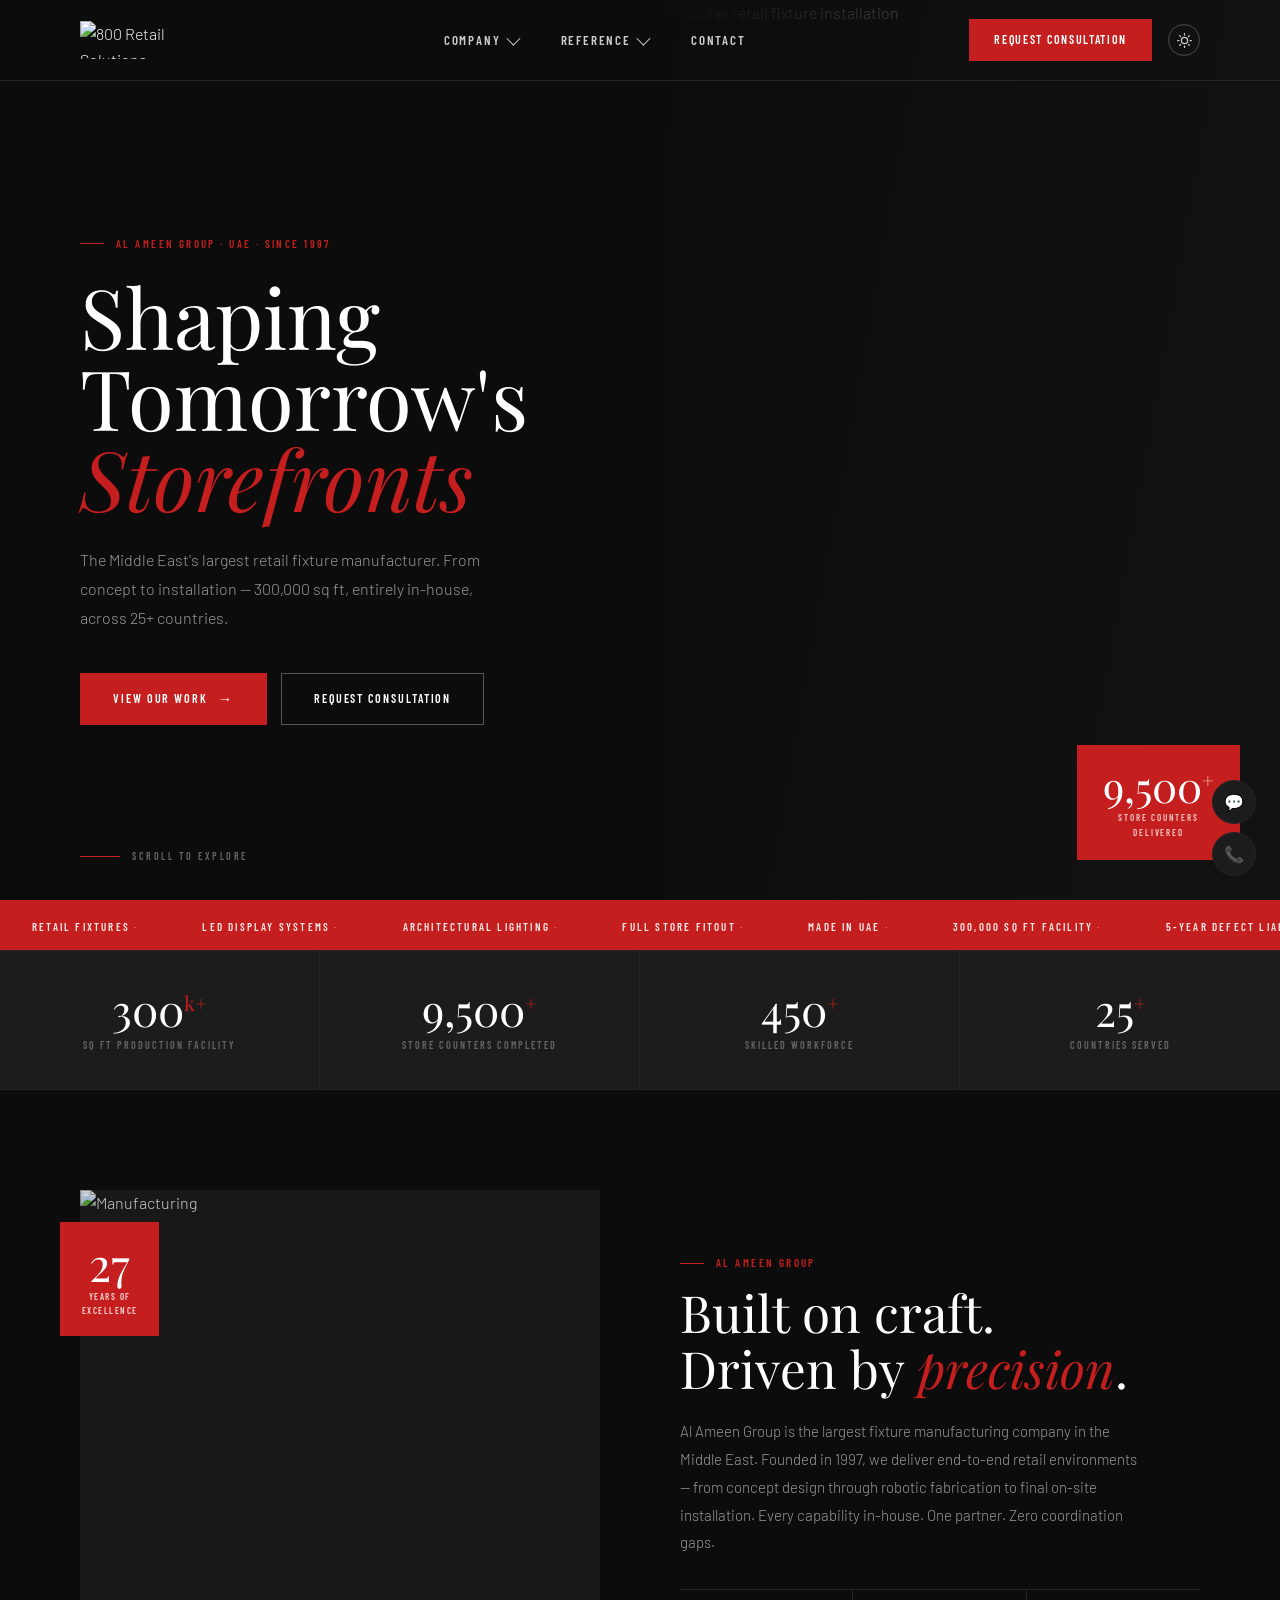
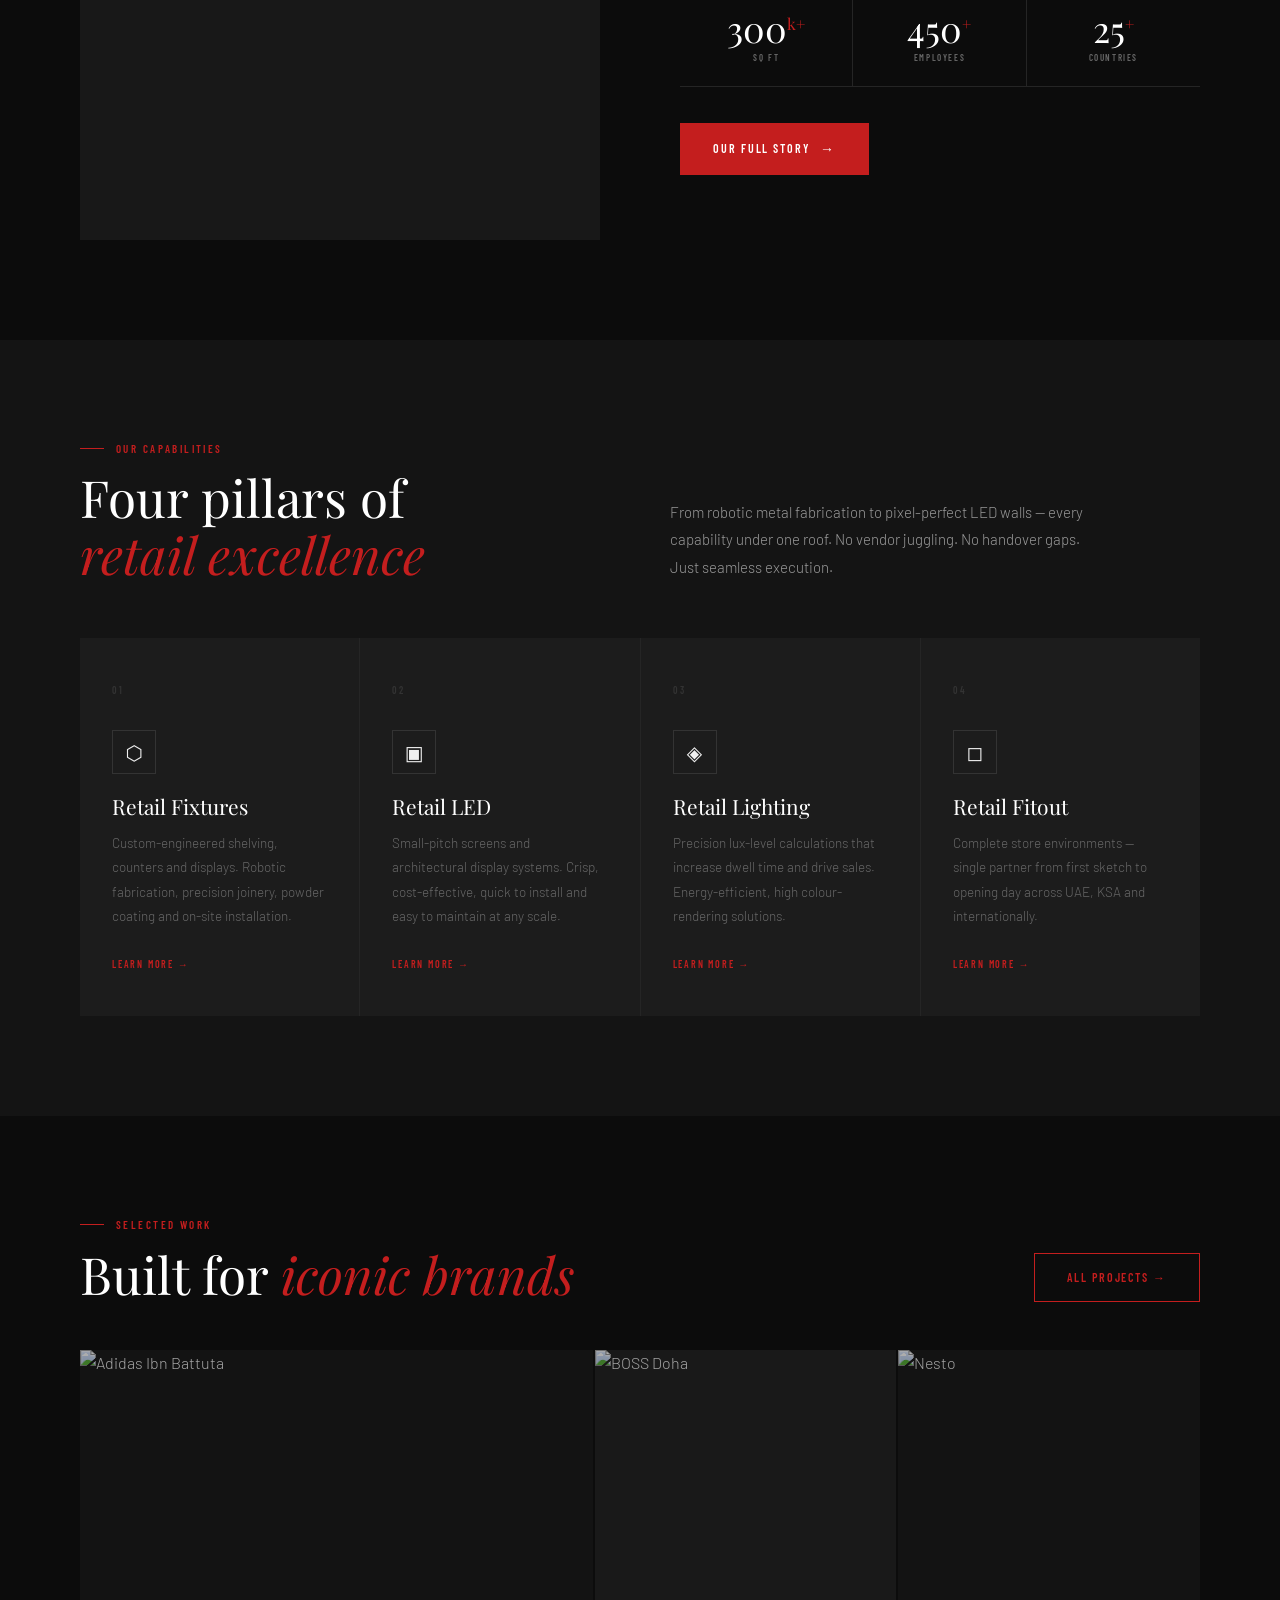
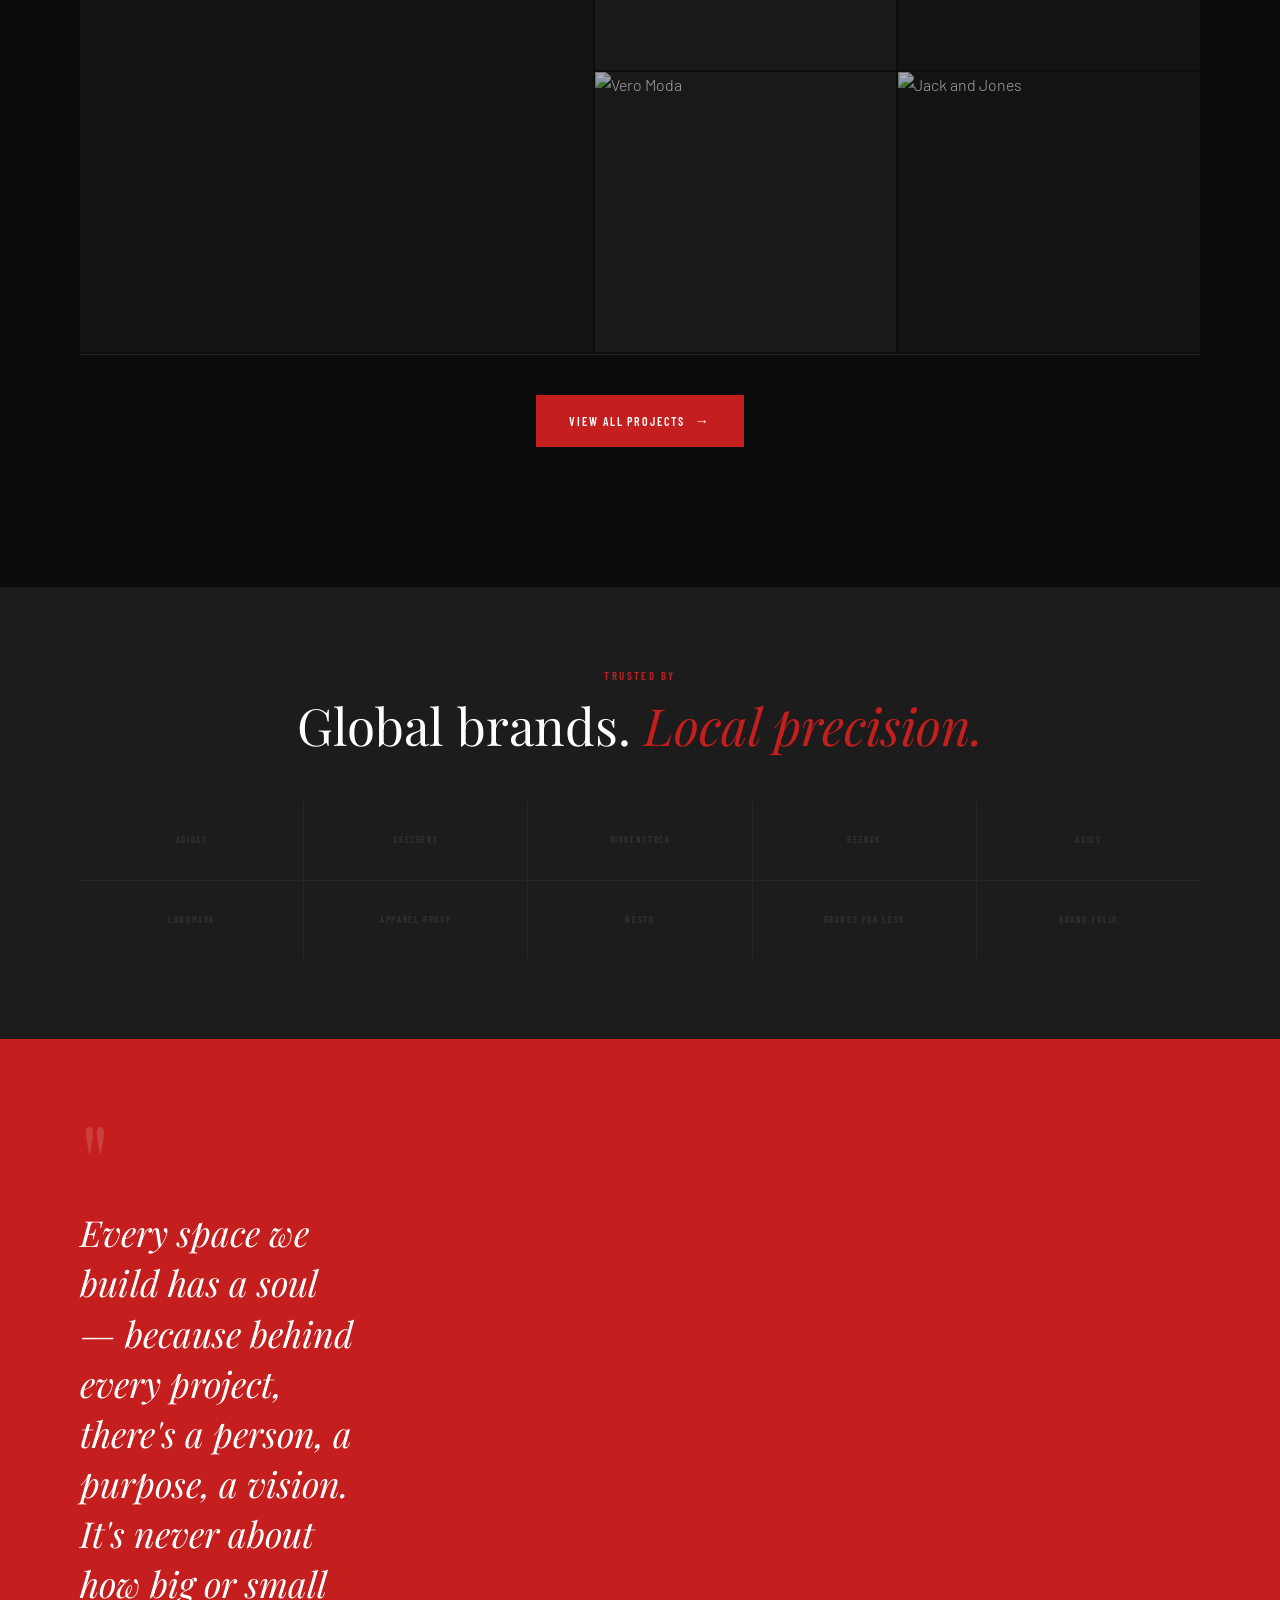
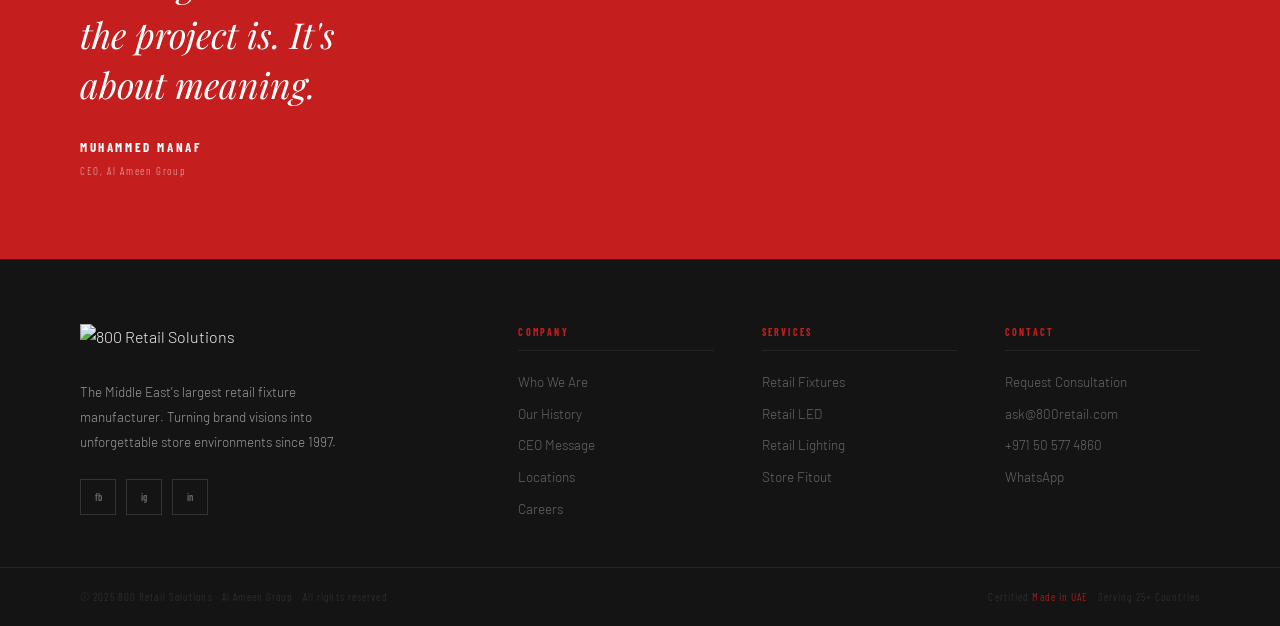
==== commit 8a211aed: "Fix theme toggle — SVG icons, no flash" ====
--- a/index.html
+++ b/index.html
@@ -485,6 +485,7 @@
   .ceo-section { padding: 60px var(--pad); }
 }
 </style>
+<script>if(localStorage.getItem("800retail-theme")==="light")document.documentElement.classList.add("pre-light");</script>
 </head>
 <body>
 
@@ -545,6 +546,7 @@
 
     <div class="nav-right">
       <a href="contact.html" class="nav-cta">Request Consultation</a>
+      <button class="theme-toggle" id="theme-toggle" aria-label="Toggle theme"></button>
       <button class="nav-burger" id="burger" aria-label="Menu">
         <span></span><span></span><span></span>
       </button>
--- a/css/main.css
+++ b/css/main.css
@@ -658,3 +658,136 @@
   .stats-strip { grid-template-columns: 1fr; }
   .stats-strip .stat-item { border-right: none; border-bottom: 1px solid var(--dark3); }
 }
+
+/* ═══════════════════════════════════════════
+   LIGHT MODE
+═══════════════════════════════════════════ */
+body.light {
+  background: #F5F5F5;
+  color: #1A1A1A;
+}
+
+/* Nav */
+body.light #nav.solid {
+  background: #FFFFFF;
+  box-shadow: 0 1px 0 rgba(0,0,0,0.08);
+}
+body.light #nav {
+  background: rgba(255,255,255,0.95);
+}
+body.light .nav-item > a,
+body.light .nav-item > span {
+  color: #444444;
+}
+body.light .nav-item > a:hover,
+body.light .nav-item > span:hover,
+body.light .nav-item.open > a,
+body.light .nav-item.open > span,
+body.light .nav-item > a.active {
+  color: #0C0C0C;
+}
+body.light .nav-burger span { background: #0C0C0C; }
+body.light #nav-drawer { background: #FFFFFF; border-top-color: #E0E0E0; }
+body.light .drawer-link { color: #555555; border-bottom-color: rgba(0,0,0,0.06); }
+body.light .drawer-link:hover { color: #0C0C0C; }
+body.light .drawer-section-title { border-bottom-color: #E0E0E0; }
+
+/* Dropdowns */
+body.light .nav-dropdown {
+  background: #FFFFFF;
+  border-top-color: var(--red);
+  border-bottom-color: #E0E0E0;
+  box-shadow: 0 16px 48px rgba(0,0,0,0.12);
+}
+body.light .dd-col + .dd-col { border-left-color: #E8E8E8; }
+body.light .dd-link { color: #555555; }
+body.light .dd-link:hover { background: rgba(196,30,30,0.06); color: #0C0C0C; }
+body.light .dd-divider { background: #E8E8E8; }
+
+/* Headings & text */
+body.light .h1,
+body.light .h2,
+body.light .h3,
+body.light .page-hero h1 { color: #0C0C0C; }
+body.light .body,
+body.light .page-hero p { color: #555555; }
+
+/* Page hero */
+body.light .page-hero { background: #ECECEC; border-bottom-color: #DEDEDE; }
+body.light .page-hero-bg-num { color: rgba(0,0,0,0.04); }
+
+/* Stats strip */
+body.light .stats-strip { background: #FFFFFF; border-color: #E0E0E0; }
+body.light .stat-item { border-right-color: #E0E0E0; }
+body.light .stat-num { color: #0C0C0C; }
+body.light .stat-lbl { color: #888888; }
+
+/* Footer */
+body.light footer { background: #ECECEC; border-top-color: #DEDEDE; }
+body.light .footer-col h5 { border-bottom-color: #DEDEDE; }
+body.light .footer-col a { color: #777777; }
+body.light .footer-col a:hover { color: #0C0C0C; }
+body.light .footer-brand .body { color: #666666; }
+body.light .f-soc { border-color: #CCCCCC; color: #777777; }
+body.light .footer-copy,
+body.light .footer-mark { color: #AAAAAA; }
+body.light .footer-bottom { border-top-color: #DEDEDE; }
+
+/* Buttons */
+body.light .btn-outline { color: #0C0C0C; border-color: rgba(0,0,0,0.3); }
+body.light .btn-outline:hover { border-color: #0C0C0C; }
+
+/* Contact bar */
+body.light .contact-bar a { background: #FFFFFF; border-color: #DEDEDE; color: #0C0C0C; }
+body.light .contact-bar a:hover { background: var(--red); border-color: var(--red); color: #FFFFFF; }
+
+/* Dark section overrides — keep dark cards dark in light mode */
+body.light .dark-section,
+body.light [data-bg="dark"] {
+  background: #1C1C1C;
+}
+
+/* Theme toggle button */
+.theme-toggle {
+  width: 32px;
+  height: 32px;
+  border: 1.5px solid rgba(255,255,255,0.25);
+  background: transparent;
+  border-radius: 50%;
+  display: flex;
+  align-items: center;
+  justify-content: center;
+  cursor: pointer;
+  padding: 0;
+  transition: border-color 0.2s, background 0.2s;
+  flex-shrink: 0;
+}
+.theme-toggle svg {
+  width: 15px;
+  height: 15px;
+  stroke: var(--silver);
+  fill: none;
+  stroke-width: 2;
+  stroke-linecap: round;
+  transition: stroke 0.2s;
+}
+.theme-toggle:hover {
+  border-color: var(--red);
+  background: rgba(196,30,30,0.15);
+}
+.theme-toggle:hover svg { stroke: var(--white); }
+body.light .theme-toggle {
+  border-color: rgba(0,0,0,0.2);
+}
+body.light .theme-toggle svg { stroke: #444; }
+body.light .theme-toggle:hover {
+  border-color: var(--red);
+  background: rgba(196,30,30,0.08);
+}
+body.light .theme-toggle:hover svg { stroke: var(--red); }
+
+/* Flash prevention — applied before JS loads */
+html.pre-light body {
+  background: #F5F5F5;
+  color: #1A1A1A;
+}
